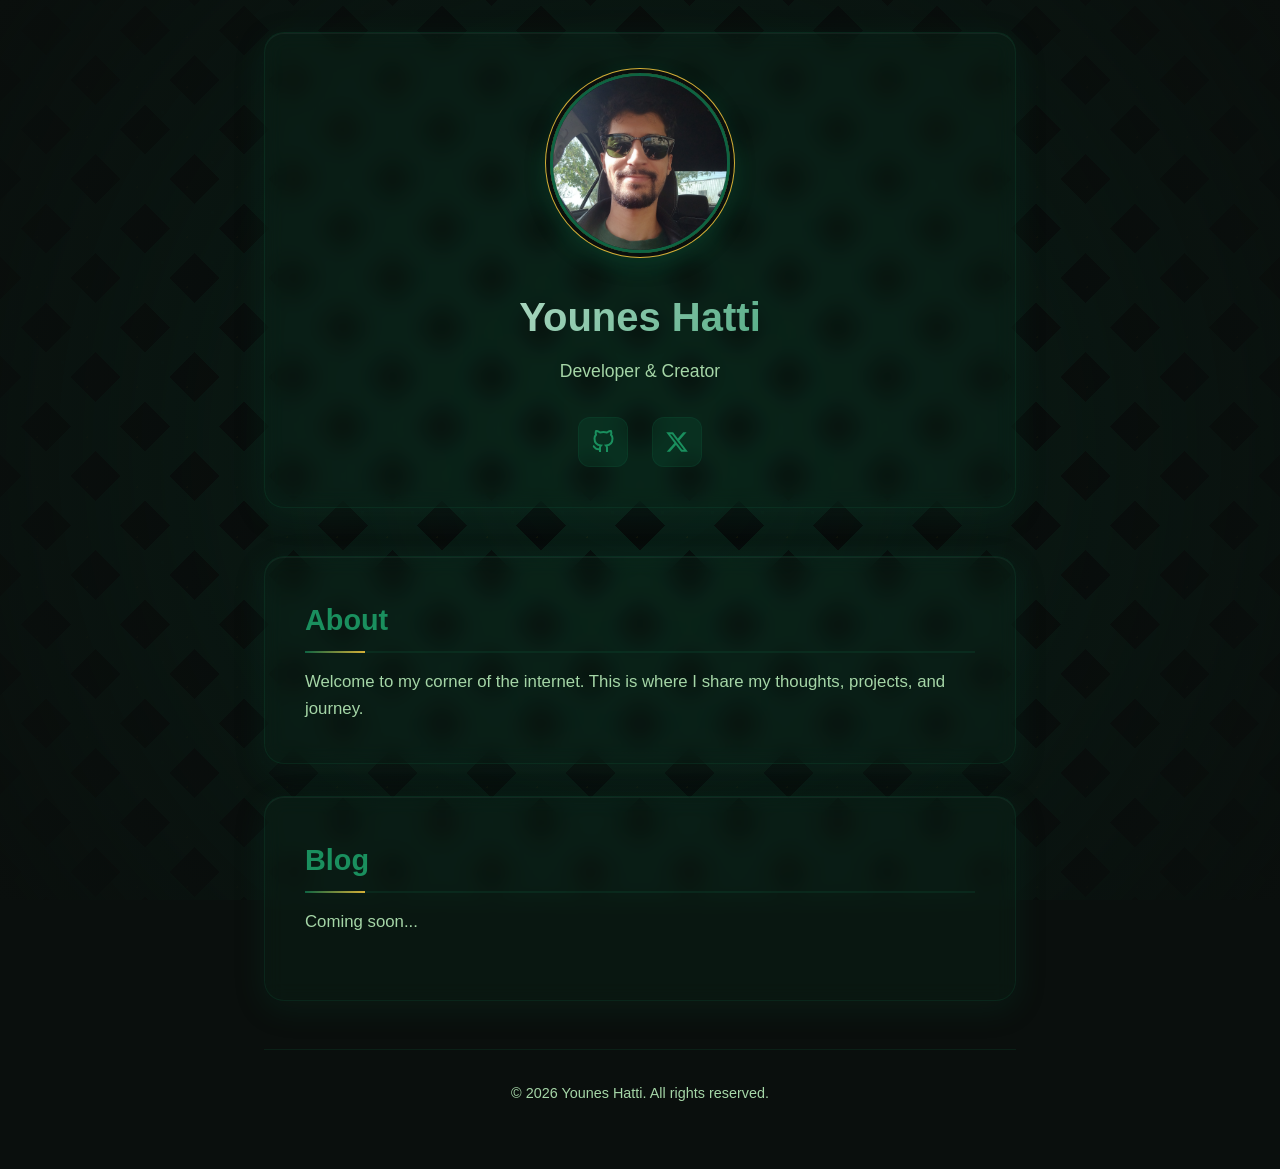
==== index.html @ f8140c5a "Create minimalist Islamic-themed website with glassmorphism - Implemented dark theme with royal gree" ====
<!DOCTYPE html>
<html lang="en">
<head>
    <meta charset="UTF-8">
    <meta name="viewport" content="width=device-width, initial-scale=1.0">
    <title>Younes Hatti</title>
    <meta name="description" content="Younes Hatti - Personal Website">
    <link rel="stylesheet" href="css/style.css">

    <!-- Google Analytics -->
    <script async src="https://www.googletagmanager.com/gtag/js?id=YOUR_GA_ID"></script>
    <script>
        window.dataLayer = window.dataLayer || [];
        function gtag(){dataLayer.push(arguments);}
        gtag('js', new Date());
        gtag('config', 'YOUR_GA_ID');
    </script>
</head>
<body>
    <!-- Islamic Pattern Background -->
    <div class="islamic-pattern"></div>
    <div class="pattern-overlay"></div>

    <!-- Main Container -->
    <div class="container">
        <!-- Hero Section -->
        <section class="hero">
            <div class="glass-card profile-card">
                <div class="profile-image">
                    <img src="assets/images/YounesHATTI Photo.jpg" alt="Younes Hatti">
                </div>
                <h1 class="name">Younes Hatti</h1>
                <p class="tagline">Developer & Creator</p>

                <!-- Social Links -->
                <div class="social-links">
                    <a href="https://github.com/YounesHatti" target="_blank" rel="noopener noreferrer" class="social-link" aria-label="GitHub">
                        <svg viewBox="0 0 24 24" width="24" height="24" stroke="currentColor" stroke-width="2" fill="none">
                            <path d="M9 19c-5 1.5-5-2.5-7-3m14 6v-3.87a3.37 3.37 0 0 0-.94-2.61c3.14-.35 6.44-1.54 6.44-7A5.44 5.44 0 0 0 20 4.77 5.07 5.07 0 0 0 19.91 1S18.73.65 16 2.48a13.38 13.38 0 0 0-7 0C6.27.65 5.09 1 5.09 1A5.07 5.07 0 0 0 5 4.77a5.44 5.44 0 0 0-1.5 3.78c0 5.42 3.3 6.61 6.44 7A3.37 3.37 0 0 0 9 18.13V22"></path>
                        </svg>
                    </a>
                    <a href="https://x.com/YOUNESxHATTI" target="_blank" rel="noopener noreferrer" class="social-link" aria-label="X (Twitter)">
                        <svg viewBox="0 0 24 24" width="24" height="24" fill="currentColor">
                            <path d="M18.244 2.25h3.308l-7.227 8.26 8.502 11.24H16.17l-5.214-6.817L4.99 21.75H1.68l7.73-8.835L1.254 2.25H8.08l4.713 6.231zm-1.161 17.52h1.833L7.084 4.126H5.117z"></path>
                        </svg>
                    </a>
                </div>
            </div>
        </section>

        <!-- About Section -->
        <section class="about">
            <div class="glass-card content-card">
                <h2>About</h2>
                <p>Welcome to my corner of the internet. This is where I share my thoughts, projects, and journey.</p>
            </div>
        </section>

        <!-- Blog Section -->
        <section class="blog">
            <div class="glass-card content-card">
                <h2>Blog</h2>
                <p>Coming soon...</p>
                <!-- Blog posts will be added here -->
                <div class="blog-list">
                    <!-- Example blog post (uncomment and duplicate for actual posts):
                    <article class="blog-post">
                        <h3><a href="blog/post-title.html">Post Title</a></h3>
                        <time datetime="2026-01-22">January 22, 2026</time>
                        <p>Brief description of the blog post...</p>
                    </article>
                    -->
                </div>
            </div>
        </section>

        <!-- Footer -->
        <footer>
            <p>&copy; 2026 Younes Hatti. All rights reserved.</p>
        </footer>
    </div>
</body>
</html>
---- css/style.css ----
/* ================================
   Root Variables - Royal Green Theme
   ================================ */
:root {
    --royal-green: #0f6342;
    --royal-green-light: #1a8f5e;
    --royal-green-dark: #0a4730;
    --gold-accent: #d4af37;
    --dark-bg: #0a0f0d;
    --darker-bg: #050807;
    --glass-bg: rgba(15, 99, 66, 0.1);
    --glass-border: rgba(15, 99, 66, 0.2);
    --text-primary: #e8f5e9;
    --text-secondary: #a5d6a7;
}

/* ================================
   Reset & Base Styles
   ================================ */
* {
    margin: 0;
    padding: 0;
    box-sizing: border-box;
}

html {
    scroll-behavior: smooth;
}

body {
    font-family: -apple-system, BlinkMacSystemFont, 'Segoe UI', 'Roboto', 'Oxygen', 'Ubuntu', 'Cantarell', sans-serif;
    background: var(--dark-bg);
    color: var(--text-primary);
    line-height: 1.6;
    min-height: 100vh;
    overflow-x: hidden;
}

/* ================================
   Islamic Pattern Background
   ================================ */
.islamic-pattern {
    position: fixed;
    top: 0;
    left: 0;
    width: 100%;
    height: 100%;
    z-index: -2;
    background: var(--darker-bg);
    background-image:
        repeating-linear-gradient(45deg, transparent, transparent 35px, var(--royal-green-dark) 35px, var(--royal-green-dark) 70px),
        repeating-linear-gradient(-45deg, transparent, transparent 35px, var(--royal-green-dark) 35px, var(--royal-green-dark) 70px);
    opacity: 0.3;
}

.islamic-pattern::before {
    content: '';
    position: absolute;
    top: 0;
    left: 0;
    width: 100%;
    height: 100%;
    background-image:
        radial-gradient(circle at 25% 25%, var(--royal-green) 2px, transparent 2px),
        radial-gradient(circle at 75% 75%, var(--gold-accent) 1px, transparent 1px);
    background-size: 50px 50px;
    opacity: 0.2;
    animation: patternShift 20s linear infinite;
}

@keyframes patternShift {
    0% { transform: translate(0, 0); }
    100% { transform: translate(50px, 50px); }
}

.pattern-overlay {
    position: fixed;
    top: 0;
    left: 0;
    width: 100%;
    height: 100%;
    z-index: -1;
    background: radial-gradient(circle at center, transparent 0%, var(--dark-bg) 100%);
}

/* ================================
   Container & Layout
   ================================ */
.container {
    max-width: 800px;
    margin: 0 auto;
    padding: 2rem 1.5rem;
    position: relative;
    z-index: 1;
}

/* ================================
   Glass Morphism Cards
   ================================ */
.glass-card {
    background: var(--glass-bg);
    backdrop-filter: blur(10px);
    -webkit-backdrop-filter: blur(10px);
    border: 1px solid var(--glass-border);
    border-radius: 20px;
    padding: 2.5rem;
    box-shadow:
        0 8px 32px 0 rgba(15, 99, 66, 0.15),
        inset 0 1px 0 0 rgba(255, 255, 255, 0.05);
    transition: all 0.3s ease;
}

.glass-card:hover {
    background: rgba(15, 99, 66, 0.15);
    border-color: rgba(15, 99, 66, 0.4);
    box-shadow:
        0 12px 48px 0 rgba(15, 99, 66, 0.25),
        inset 0 1px 0 0 rgba(255, 255, 255, 0.1);
    transform: translateY(-2px);
}

/* ================================
   Hero Section
   ================================ */
.hero {
    margin-bottom: 3rem;
}

.profile-card {
    text-align: center;
}

.profile-image {
    width: 180px;
    height: 180px;
    margin: 0 auto 2rem;
    border-radius: 50%;
    overflow: hidden;
    border: 3px solid var(--royal-green);
    box-shadow:
        0 0 0 4px var(--dark-bg),
        0 0 0 5px var(--gold-accent),
        0 8px 24px rgba(15, 99, 66, 0.4);
    position: relative;
}

.profile-image::before {
    content: '';
    position: absolute;
    top: -2px;
    left: -2px;
    right: -2px;
    bottom: -2px;
    background: linear-gradient(45deg, var(--royal-green), var(--gold-accent), var(--royal-green));
    border-radius: 50%;
    z-index: -1;
    opacity: 0;
    transition: opacity 0.3s ease;
}

.profile-image:hover::before {
    opacity: 1;
}

.profile-image img {
    width: 100%;
    height: 100%;
    object-fit: cover;
    display: block;
}

.name {
    font-size: 2.5rem;
    font-weight: 700;
    margin-bottom: 0.5rem;
    background: linear-gradient(135deg, var(--text-primary), var(--royal-green-light));
    -webkit-background-clip: text;
    -webkit-text-fill-color: transparent;
    background-clip: text;
}

.tagline {
    font-size: 1.1rem;
    color: var(--text-secondary);
    margin-bottom: 2rem;
}

/* ================================
   Social Links
   ================================ */
.social-links {
    display: flex;
    gap: 1.5rem;
    justify-content: center;
    align-items: center;
}

.social-link {
    display: inline-flex;
    align-items: center;
    justify-content: center;
    width: 50px;
    height: 50px;
    border-radius: 12px;
    background: rgba(15, 99, 66, 0.2);
    border: 1px solid var(--glass-border);
    color: var(--royal-green-light);
    text-decoration: none;
    transition: all 0.3s ease;
}

.social-link:hover {
    background: var(--royal-green);
    color: var(--text-primary);
    border-color: var(--gold-accent);
    transform: translateY(-3px) scale(1.05);
    box-shadow: 0 8px 16px rgba(15, 99, 66, 0.4);
}

.social-link svg {
    width: 24px;
    height: 24px;
}

/* ================================
   Content Sections
   ================================ */
.about,
.blog {
    margin-bottom: 2rem;
}

.content-card h2 {
    font-size: 1.8rem;
    margin-bottom: 1rem;
    color: var(--royal-green-light);
    border-bottom: 2px solid var(--glass-border);
    padding-bottom: 0.5rem;
    position: relative;
}

.content-card h2::after {
    content: '';
    position: absolute;
    bottom: -2px;
    left: 0;
    width: 60px;
    height: 2px;
    background: linear-gradient(90deg, var(--royal-green), var(--gold-accent));
}

.content-card p {
    color: var(--text-secondary);
    font-size: 1.05rem;
}

/* ================================
   Blog Section
   ================================ */
.blog-list {
    margin-top: 1.5rem;
}

.blog-post {
    padding: 1.5rem 0;
    border-bottom: 1px solid var(--glass-border);
    transition: padding-left 0.3s ease;
}

.blog-post:last-child {
    border-bottom: none;
}

.blog-post:hover {
    padding-left: 1rem;
}

.blog-post h3 {
    margin-bottom: 0.5rem;
}

.blog-post h3 a {
    color: var(--text-primary);
    text-decoration: none;
    transition: color 0.3s ease;
}

.blog-post h3 a:hover {
    color: var(--royal-green-light);
}

.blog-post time {
    display: block;
    font-size: 0.9rem;
    color: var(--gold-accent);
    margin-bottom: 0.5rem;
}

.blog-post p {
    color: var(--text-secondary);
    font-size: 0.95rem;
}

/* ================================
   Footer
   ================================ */
footer {
    text-align: center;
    padding: 2rem 0;
    margin-top: 3rem;
    color: var(--text-secondary);
    font-size: 0.9rem;
    border-top: 1px solid var(--glass-border);
}

/* ================================
   Responsive Design
   ================================ */
@media (max-width: 768px) {
    .container {
        padding: 1.5rem 1rem;
    }

    .glass-card {
        padding: 2rem 1.5rem;
    }

    .name {
        font-size: 2rem;
    }

    .profile-image {
        width: 150px;
        height: 150px;
    }

    .content-card h2 {
        font-size: 1.5rem;
    }
}

@media (max-width: 480px) {
    .name {
        font-size: 1.75rem;
    }

    .tagline {
        font-size: 1rem;
    }

    .profile-image {
        width: 130px;
        height: 130px;
    }

    .glass-card {
        padding: 1.5rem 1rem;
    }
}

/* ================================
   Animations
   ================================ */
@keyframes fadeIn {
    from {
        opacity: 0;
        transform: translateY(20px);
    }
    to {
        opacity: 1;
        transform: translateY(0);
    }
}

.hero,
.about,
.blog {
    animation: fadeIn 0.8s ease-out;
}

.about {
    animation-delay: 0.2s;
}

.blog {
    animation-delay: 0.4s;
}
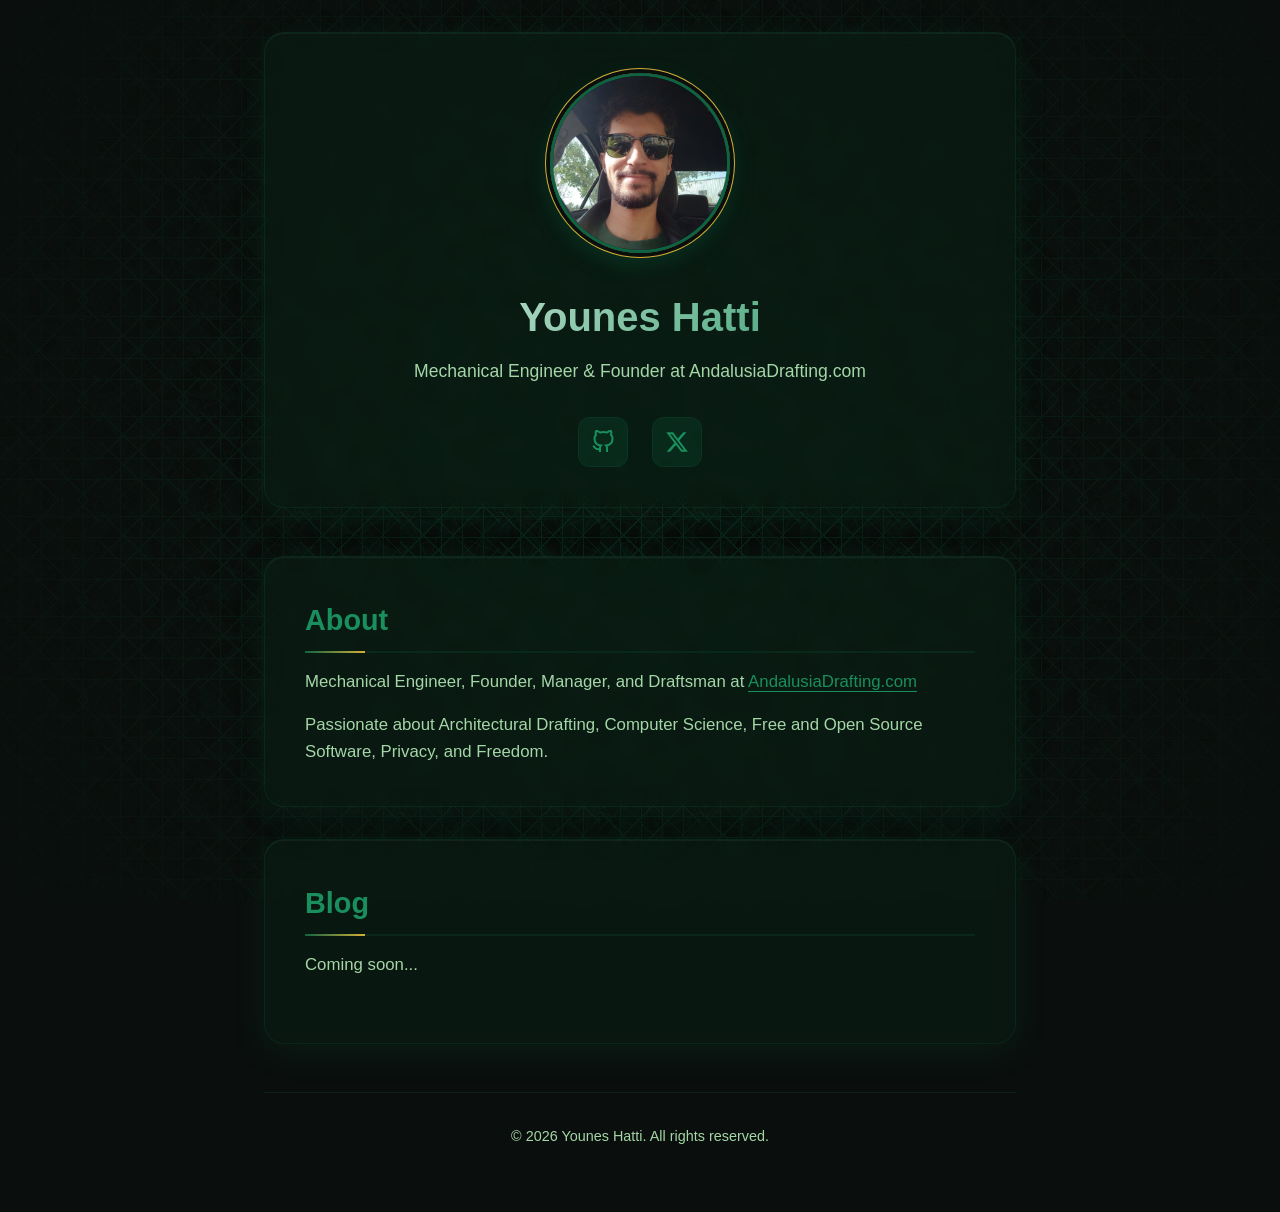
==== commit 6fc8f8cd: "Update profile info and enhance Islamic geometric patterns - Updated X account link to https://x.com" ====
--- a/index.html
+++ b/index.html
@@ -30,7 +30,7 @@
                     <img src="assets/images/YounesHATTI Photo.jpg" alt="Younes Hatti">
                 </div>
                 <h1 class="name">Younes Hatti</h1>
-                <p class="tagline">Developer & Creator</p>
+                <p class="tagline">Mechanical Engineer & Founder at AndalusiaDrafting.com</p>
 
                 <!-- Social Links -->
                 <div class="social-links">
@@ -39,7 +39,7 @@
                             <path d="M9 19c-5 1.5-5-2.5-7-3m14 6v-3.87a3.37 3.37 0 0 0-.94-2.61c3.14-.35 6.44-1.54 6.44-7A5.44 5.44 0 0 0 20 4.77 5.07 5.07 0 0 0 19.91 1S18.73.65 16 2.48a13.38 13.38 0 0 0-7 0C6.27.65 5.09 1 5.09 1A5.07 5.07 0 0 0 5 4.77a5.44 5.44 0 0 0-1.5 3.78c0 5.42 3.3 6.61 6.44 7A3.37 3.37 0 0 0 9 18.13V22"></path>
                         </svg>
                     </a>
-                    <a href="https://x.com/YOUNESxHATTI" target="_blank" rel="noopener noreferrer" class="social-link" aria-label="X (Twitter)">
+                    <a href="https://x.com/Younes_Hatti" target="_blank" rel="noopener noreferrer" class="social-link" aria-label="X (Twitter)">
                         <svg viewBox="0 0 24 24" width="24" height="24" fill="currentColor">
                             <path d="M18.244 2.25h3.308l-7.227 8.26 8.502 11.24H16.17l-5.214-6.817L4.99 21.75H1.68l7.73-8.835L1.254 2.25H8.08l4.713 6.231zm-1.161 17.52h1.833L7.084 4.126H5.117z"></path>
                         </svg>
@@ -52,7 +52,8 @@
         <section class="about">
             <div class="glass-card content-card">
                 <h2>About</h2>
-                <p>Welcome to my corner of the internet. This is where I share my thoughts, projects, and journey.</p>
+                <p>Mechanical Engineer, Founder, Manager, and Draftsman at <a href="https://AndalusiaDrafting.com" target="_blank" rel="noopener noreferrer" style="color: var(--royal-green-light); text-decoration: none; border-bottom: 1px solid var(--royal-green-light);">AndalusiaDrafting.com</a></p>
+                <p style="margin-top: 1rem;">Passionate about Architectural Drafting, Computer Science, Free and Open Source Software, Privacy, and Freedom.</p>
             </div>
         </section>
 
--- a/css/style.css
+++ b/css/style.css
@@ -37,7 +37,7 @@
 }
 
 /* ================================
-   Islamic Pattern Background
+   Islamic Pattern Background - Complex Geometry
    ================================ */
 .islamic-pattern {
     position: fixed;
@@ -47,10 +47,20 @@
     height: 100%;
     z-index: -2;
     background: var(--darker-bg);
+    /* Complex interlocking star pattern (8-pointed stars) */
     background-image:
-        repeating-linear-gradient(45deg, transparent, transparent 35px, var(--royal-green-dark) 35px, var(--royal-green-dark) 70px),
-        repeating-linear-gradient(-45deg, transparent, transparent 35px, var(--royal-green-dark) 35px, var(--royal-green-dark) 70px);
-    opacity: 0.3;
+        /* Layer 1: Primary star pattern */
+        repeating-linear-gradient(0deg, transparent, transparent 20px, var(--royal-green-dark) 20px, var(--royal-green-dark) 21px),
+        repeating-linear-gradient(45deg, transparent, transparent 20px, var(--royal-green-dark) 20px, var(--royal-green-dark) 21px),
+        repeating-linear-gradient(90deg, transparent, transparent 20px, var(--royal-green-dark) 20px, var(--royal-green-dark) 21px),
+        repeating-linear-gradient(135deg, transparent, transparent 20px, var(--royal-green-dark) 20px, var(--royal-green-dark) 21px),
+        /* Layer 2: Secondary diagonal pattern */
+        repeating-linear-gradient(22.5deg, transparent, transparent 40px, rgba(15, 99, 66, 0.3) 40px, rgba(15, 99, 66, 0.3) 41px),
+        repeating-linear-gradient(-22.5deg, transparent, transparent 40px, rgba(15, 99, 66, 0.3) 40px, rgba(15, 99, 66, 0.3) 41px),
+        repeating-linear-gradient(67.5deg, transparent, transparent 40px, rgba(15, 99, 66, 0.3) 40px, rgba(15, 99, 66, 0.3) 41px),
+        repeating-linear-gradient(-67.5deg, transparent, transparent 40px, rgba(15, 99, 66, 0.3) 40px, rgba(15, 99, 66, 0.3) 41px);
+    background-size: 100px 100px;
+    opacity: 0.4;
 }
 
 .islamic-pattern::before {
@@ -60,17 +70,68 @@
     left: 0;
     width: 100%;
     height: 100%;
+    /* Zellige tile pattern with intricate geometric shapes */
     background-image:
-        radial-gradient(circle at 25% 25%, var(--royal-green) 2px, transparent 2px),
-        radial-gradient(circle at 75% 75%, var(--gold-accent) 1px, transparent 1px);
-    background-size: 50px 50px;
-    opacity: 0.2;
-    animation: patternShift 20s linear infinite;
+        /* Octagonal pattern */
+        conic-gradient(from 0deg at 50% 50%,
+            transparent 0deg 45deg,
+            var(--royal-green) 45deg 90deg,
+            transparent 90deg 135deg,
+            var(--royal-green) 135deg 180deg,
+            transparent 180deg 225deg,
+            var(--royal-green) 225deg 270deg,
+            transparent 270deg 315deg,
+            var(--royal-green) 315deg 360deg),
+        /* Decorative dots in royal green */
+        radial-gradient(circle at 50% 50%, var(--royal-green) 3px, transparent 3px),
+        radial-gradient(circle at 0% 0%, var(--gold-accent) 2px, transparent 2px),
+        radial-gradient(circle at 100% 0%, var(--gold-accent) 2px, transparent 2px),
+        radial-gradient(circle at 0% 100%, var(--gold-accent) 2px, transparent 2px),
+        radial-gradient(circle at 100% 100%, var(--gold-accent) 2px, transparent 2px);
+    background-size: 80px 80px, 80px 80px, 80px 80px, 80px 80px, 80px 80px, 80px 80px;
+    background-position: 0 0, 0 0, 0 0, 0 0, 0 0, 0 0;
+    opacity: 0.15;
+    animation: patternShift 30s linear infinite;
+}
+
+.islamic-pattern::after {
+    content: '';
+    position: absolute;
+    top: 0;
+    left: 0;
+    width: 100%;
+    height: 100%;
+    /* Additional layer: Moroccan/Andalusian star and cross pattern */
+    background-image:
+        repeating-conic-gradient(from 0deg at 25% 25%,
+            transparent 0deg,
+            var(--royal-green-dark) 5deg,
+            transparent 10deg,
+            transparent 45deg,
+            var(--royal-green-dark) 50deg,
+            transparent 55deg,
+            transparent 90deg),
+        repeating-conic-gradient(from 0deg at 75% 75%,
+            transparent 0deg,
+            rgba(212, 175, 55, 0.2) 5deg,
+            transparent 10deg,
+            transparent 45deg,
+            rgba(212, 175, 55, 0.2) 50deg,
+            transparent 55deg,
+            transparent 90deg);
+    background-size: 120px 120px;
+    opacity: 0.25;
+    animation: patternShiftReverse 40s linear infinite;
 }
 
 @keyframes patternShift {
-    0% { transform: translate(0, 0); }
-    100% { transform: translate(50px, 50px); }
+    0% { transform: translate(0, 0) rotate(0deg); }
+    100% { transform: translate(80px, 80px) rotate(0deg); }
+}
+
+@keyframes patternShiftReverse {
+    0% { transform: translate(0, 0) rotate(0deg); }
+    100% { transform: translate(-60px, -60px) rotate(0deg); }
 }
 
 .pattern-overlay {
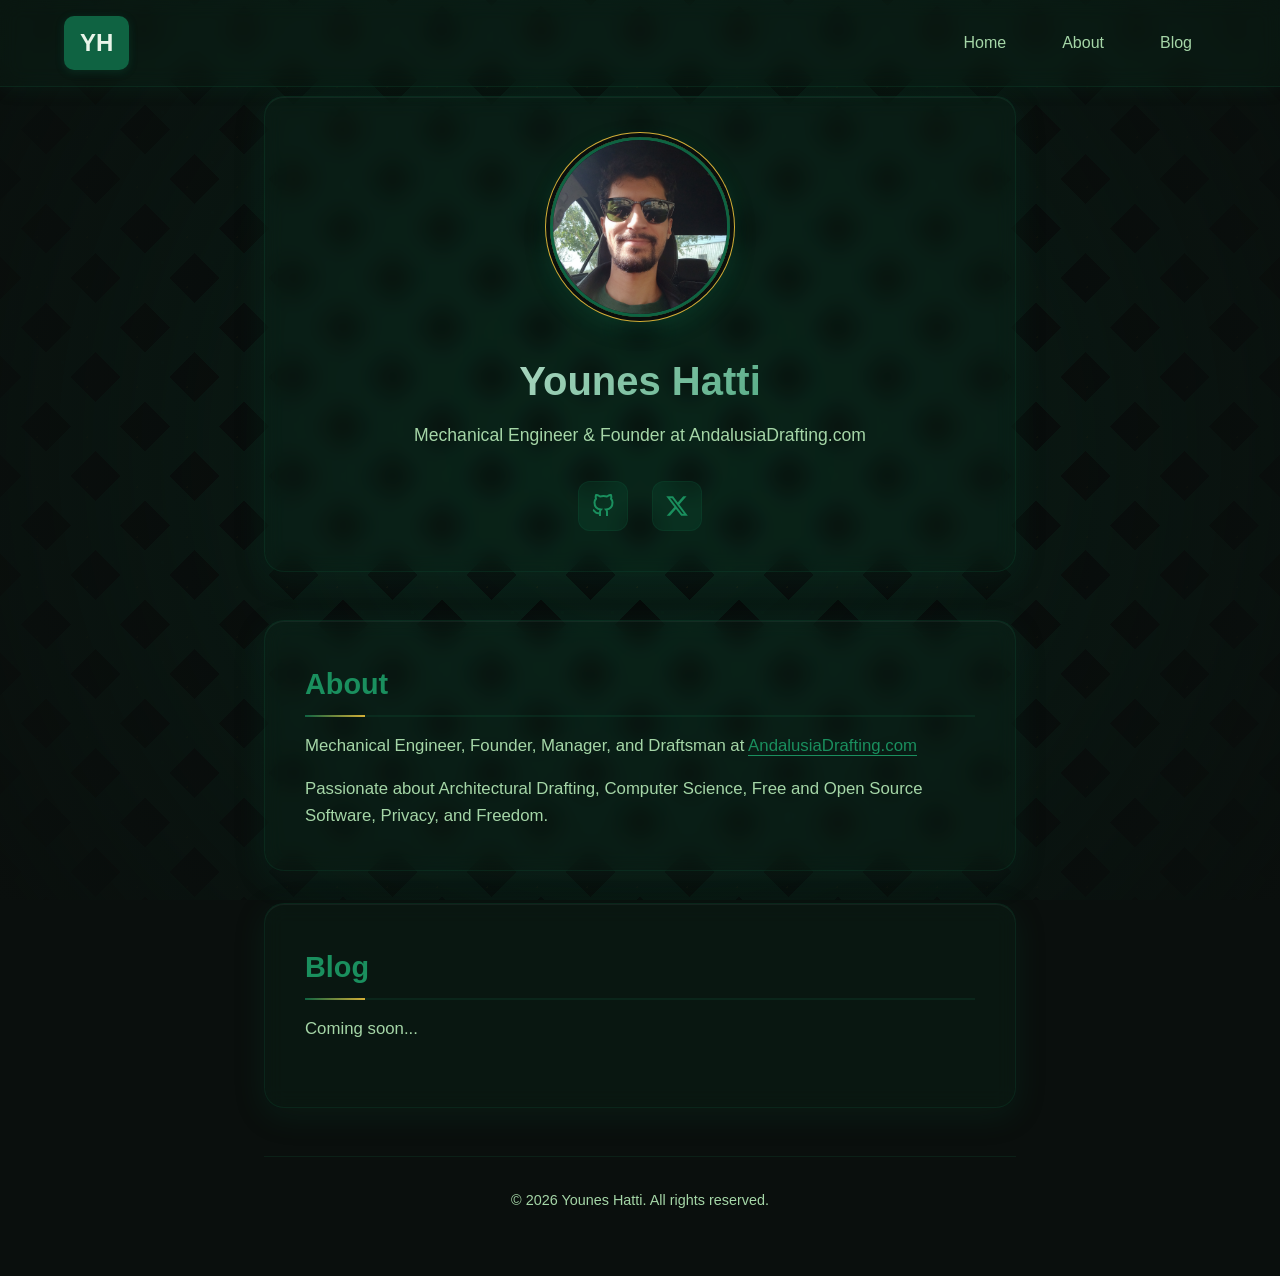
==== commit e552a3f8: "Revert to simpler background and add interactive navigation menu - Reverted Islamic geometric backgr" ====
--- a/index.html
+++ b/index.html
@@ -21,8 +21,25 @@
     <div class="islamic-pattern"></div>
     <div class="pattern-overlay"></div>
 
+    <!-- Navigation Menu -->
+    <nav class="nav-menu">
+        <div class="nav-container">
+            <a href="#" class="nav-logo">YH</a>
+            <ul class="nav-links">
+                <li><a href="#home" class="nav-link active">Home</a></li>
+                <li><a href="#about" class="nav-link">About</a></li>
+                <li><a href="#blog" class="nav-link">Blog</a></li>
+            </ul>
+            <button class="menu-toggle" aria-label="Toggle menu">
+                <span></span>
+                <span></span>
+                <span></span>
+            </button>
+        </div>
+    </nav>
+
     <!-- Main Container -->
-    <div class="container">
+    <div class="container" id="home">
         <!-- Hero Section -->
         <section class="hero">
             <div class="glass-card profile-card">
@@ -49,7 +66,7 @@
         </section>
 
         <!-- About Section -->
-        <section class="about">
+        <section class="about" id="about">
             <div class="glass-card content-card">
                 <h2>About</h2>
                 <p>Mechanical Engineer, Founder, Manager, and Draftsman at <a href="https://AndalusiaDrafting.com" target="_blank" rel="noopener noreferrer" style="color: var(--royal-green-light); text-decoration: none; border-bottom: 1px solid var(--royal-green-light);">AndalusiaDrafting.com</a></p>
@@ -58,7 +75,7 @@
         </section>
 
         <!-- Blog Section -->
-        <section class="blog">
+        <section class="blog" id="blog">
             <div class="glass-card content-card">
                 <h2>Blog</h2>
                 <p>Coming soon...</p>
@@ -80,5 +97,48 @@
             <p>&copy; 2026 Younes Hatti. All rights reserved.</p>
         </footer>
     </div>
+
+    <!-- Navigation Menu Script -->
+    <script>
+        // Mobile menu toggle
+        const menuToggle = document.querySelector('.menu-toggle');
+        const navLinks = document.querySelector('.nav-links');
+
+        menuToggle.addEventListener('click', () => {
+            menuToggle.classList.toggle('active');
+            navLinks.classList.toggle('active');
+        });
+
+        // Close mobile menu when clicking a link
+        document.querySelectorAll('.nav-link').forEach(link => {
+            link.addEventListener('click', () => {
+                menuToggle.classList.remove('active');
+                navLinks.classList.remove('active');
+            });
+        });
+
+        // Update active link on scroll
+        const sections = document.querySelectorAll('section[id]');
+        const navLinksAll = document.querySelectorAll('.nav-link');
+
+        window.addEventListener('scroll', () => {
+            let current = '';
+
+            sections.forEach(section => {
+                const sectionTop = section.offsetTop;
+                const sectionHeight = section.clientHeight;
+                if (pageYOffset >= sectionTop - 200) {
+                    current = section.getAttribute('id');
+                }
+            });
+
+            navLinksAll.forEach(link => {
+                link.classList.remove('active');
+                if (link.getAttribute('href') === `#${current}`) {
+                    link.classList.add('active');
+                }
+            });
+        });
+    </script>
 </body>
 </html>
--- a/css/style.css
+++ b/css/style.css
@@ -37,7 +37,7 @@
 }
 
 /* ================================
-   Islamic Pattern Background - Complex Geometry
+   Islamic Pattern Background
    ================================ */
 .islamic-pattern {
     position: fixed;
@@ -47,20 +47,10 @@
     height: 100%;
     z-index: -2;
     background: var(--darker-bg);
-    /* Complex interlocking star pattern (8-pointed stars) */
     background-image:
-        /* Layer 1: Primary star pattern */
-        repeating-linear-gradient(0deg, transparent, transparent 20px, var(--royal-green-dark) 20px, var(--royal-green-dark) 21px),
-        repeating-linear-gradient(45deg, transparent, transparent 20px, var(--royal-green-dark) 20px, var(--royal-green-dark) 21px),
-        repeating-linear-gradient(90deg, transparent, transparent 20px, var(--royal-green-dark) 20px, var(--royal-green-dark) 21px),
-        repeating-linear-gradient(135deg, transparent, transparent 20px, var(--royal-green-dark) 20px, var(--royal-green-dark) 21px),
-        /* Layer 2: Secondary diagonal pattern */
-        repeating-linear-gradient(22.5deg, transparent, transparent 40px, rgba(15, 99, 66, 0.3) 40px, rgba(15, 99, 66, 0.3) 41px),
-        repeating-linear-gradient(-22.5deg, transparent, transparent 40px, rgba(15, 99, 66, 0.3) 40px, rgba(15, 99, 66, 0.3) 41px),
-        repeating-linear-gradient(67.5deg, transparent, transparent 40px, rgba(15, 99, 66, 0.3) 40px, rgba(15, 99, 66, 0.3) 41px),
-        repeating-linear-gradient(-67.5deg, transparent, transparent 40px, rgba(15, 99, 66, 0.3) 40px, rgba(15, 99, 66, 0.3) 41px);
-    background-size: 100px 100px;
-    opacity: 0.4;
+        repeating-linear-gradient(45deg, transparent, transparent 35px, var(--royal-green-dark) 35px, var(--royal-green-dark) 70px),
+        repeating-linear-gradient(-45deg, transparent, transparent 35px, var(--royal-green-dark) 35px, var(--royal-green-dark) 70px);
+    opacity: 0.3;
 }
 
 .islamic-pattern::before {
@@ -70,68 +60,17 @@
     left: 0;
     width: 100%;
     height: 100%;
-    /* Zellige tile pattern with intricate geometric shapes */
     background-image:
-        /* Octagonal pattern */
-        conic-gradient(from 0deg at 50% 50%,
-            transparent 0deg 45deg,
-            var(--royal-green) 45deg 90deg,
-            transparent 90deg 135deg,
-            var(--royal-green) 135deg 180deg,
-            transparent 180deg 225deg,
-            var(--royal-green) 225deg 270deg,
-            transparent 270deg 315deg,
-            var(--royal-green) 315deg 360deg),
-        /* Decorative dots in royal green */
-        radial-gradient(circle at 50% 50%, var(--royal-green) 3px, transparent 3px),
-        radial-gradient(circle at 0% 0%, var(--gold-accent) 2px, transparent 2px),
-        radial-gradient(circle at 100% 0%, var(--gold-accent) 2px, transparent 2px),
-        radial-gradient(circle at 0% 100%, var(--gold-accent) 2px, transparent 2px),
-        radial-gradient(circle at 100% 100%, var(--gold-accent) 2px, transparent 2px);
-    background-size: 80px 80px, 80px 80px, 80px 80px, 80px 80px, 80px 80px, 80px 80px;
-    background-position: 0 0, 0 0, 0 0, 0 0, 0 0, 0 0;
-    opacity: 0.15;
-    animation: patternShift 30s linear infinite;
-}
-
-.islamic-pattern::after {
-    content: '';
-    position: absolute;
-    top: 0;
-    left: 0;
-    width: 100%;
-    height: 100%;
-    /* Additional layer: Moroccan/Andalusian star and cross pattern */
-    background-image:
-        repeating-conic-gradient(from 0deg at 25% 25%,
-            transparent 0deg,
-            var(--royal-green-dark) 5deg,
-            transparent 10deg,
-            transparent 45deg,
-            var(--royal-green-dark) 50deg,
-            transparent 55deg,
-            transparent 90deg),
-        repeating-conic-gradient(from 0deg at 75% 75%,
-            transparent 0deg,
-            rgba(212, 175, 55, 0.2) 5deg,
-            transparent 10deg,
-            transparent 45deg,
-            rgba(212, 175, 55, 0.2) 50deg,
-            transparent 55deg,
-            transparent 90deg);
-    background-size: 120px 120px;
-    opacity: 0.25;
-    animation: patternShiftReverse 40s linear infinite;
+        radial-gradient(circle at 25% 25%, var(--royal-green) 2px, transparent 2px),
+        radial-gradient(circle at 75% 75%, var(--gold-accent) 1px, transparent 1px);
+    background-size: 50px 50px;
+    opacity: 0.2;
+    animation: patternShift 20s linear infinite;
 }
 
 @keyframes patternShift {
-    0% { transform: translate(0, 0) rotate(0deg); }
-    100% { transform: translate(80px, 80px) rotate(0deg); }
-}
-
-@keyframes patternShiftReverse {
-    0% { transform: translate(0, 0) rotate(0deg); }
-    100% { transform: translate(-60px, -60px) rotate(0deg); }
+    0% { transform: translate(0, 0); }
+    100% { transform: translate(50px, 50px); }
 }
 
 .pattern-overlay {
@@ -145,12 +84,152 @@
 }
 
 /* ================================
+   Navigation Menu
+   ================================ */
+.nav-menu {
+    position: fixed;
+    top: 0;
+    left: 0;
+    width: 100%;
+    z-index: 1000;
+    padding: 1rem 0;
+    background: var(--glass-bg);
+    backdrop-filter: blur(10px);
+    -webkit-backdrop-filter: blur(10px);
+    border-bottom: 1px solid var(--glass-border);
+    box-shadow: 0 4px 16px rgba(15, 99, 66, 0.1);
+    animation: slideDown 0.5s ease;
+}
+
+@keyframes slideDown {
+    from {
+        transform: translateY(-100%);
+        opacity: 0;
+    }
+    to {
+        transform: translateY(0);
+        opacity: 1;
+    }
+}
+
+.nav-container {
+    max-width: 1200px;
+    margin: 0 auto;
+    padding: 0 1.5rem;
+    display: flex;
+    justify-content: space-between;
+    align-items: center;
+}
+
+.nav-logo {
+    font-size: 1.5rem;
+    font-weight: 700;
+    color: var(--text-primary);
+    text-decoration: none;
+    padding: 0.5rem 1rem;
+    background: var(--royal-green);
+    border-radius: 10px;
+    transition: all 0.3s ease;
+    box-shadow: 0 2px 8px rgba(15, 99, 66, 0.3);
+}
+
+.nav-logo:hover {
+    background: var(--royal-green-light);
+    transform: translateY(-2px);
+    box-shadow: 0 4px 12px rgba(15, 99, 66, 0.5);
+}
+
+.nav-links {
+    display: flex;
+    list-style: none;
+    gap: 0.5rem;
+    align-items: center;
+}
+
+.nav-link {
+    color: var(--text-secondary);
+    text-decoration: none;
+    padding: 0.75rem 1.5rem;
+    border-radius: 10px;
+    font-weight: 500;
+    transition: all 0.3s ease;
+    position: relative;
+}
+
+.nav-link::before {
+    content: '';
+    position: absolute;
+    bottom: 0;
+    left: 50%;
+    transform: translateX(-50%);
+    width: 0;
+    height: 2px;
+    background: linear-gradient(90deg, var(--royal-green), var(--gold-accent));
+    transition: width 0.3s ease;
+}
+
+.nav-link:hover {
+    color: var(--text-primary);
+    background: rgba(15, 99, 66, 0.2);
+}
+
+.nav-link:hover::before {
+    width: 70%;
+}
+
+.nav-link.active {
+    color: var(--text-primary);
+    background: rgba(15, 99, 66, 0.3);
+    border: 1px solid var(--glass-border);
+}
+
+.nav-link.active::before {
+    width: 70%;
+}
+
+/* Mobile Menu Toggle */
+.menu-toggle {
+    display: none;
+    flex-direction: column;
+    gap: 5px;
+    background: none;
+    border: none;
+    cursor: pointer;
+    padding: 0.5rem;
+}
+
+.menu-toggle span {
+    display: block;
+    width: 25px;
+    height: 3px;
+    background: var(--royal-green-light);
+    border-radius: 2px;
+    transition: all 0.3s ease;
+}
+
+.menu-toggle:hover span {
+    background: var(--gold-accent);
+}
+
+.menu-toggle.active span:nth-child(1) {
+    transform: rotate(45deg) translate(8px, 8px);
+}
+
+.menu-toggle.active span:nth-child(2) {
+    opacity: 0;
+}
+
+.menu-toggle.active span:nth-child(3) {
+    transform: rotate(-45deg) translate(7px, -7px);
+}
+
+/* ================================
    Container & Layout
    ================================ */
 .container {
     max-width: 800px;
     margin: 0 auto;
-    padding: 2rem 1.5rem;
+    padding: 6rem 1.5rem 2rem;
     position: relative;
     z-index: 1;
 }
@@ -378,8 +457,40 @@
    Responsive Design
    ================================ */
 @media (max-width: 768px) {
+    /* Navigation responsive */
+    .menu-toggle {
+        display: flex;
+    }
+
+    .nav-links {
+        position: fixed;
+        top: 70px;
+        left: -100%;
+        flex-direction: column;
+        width: 100%;
+        background: var(--glass-bg);
+        backdrop-filter: blur(10px);
+        -webkit-backdrop-filter: blur(10px);
+        border-bottom: 1px solid var(--glass-border);
+        padding: 1rem 0;
+        gap: 0;
+        transition: left 0.3s ease;
+        box-shadow: 0 4px 16px rgba(15, 99, 66, 0.2);
+    }
+
+    .nav-links.active {
+        left: 0;
+    }
+
+    .nav-link {
+        width: 100%;
+        text-align: center;
+        padding: 1rem;
+        border-radius: 0;
+    }
+
     .container {
-        padding: 1.5rem 1rem;
+        padding: 5rem 1rem 1.5rem;
     }
 
     .glass-card {
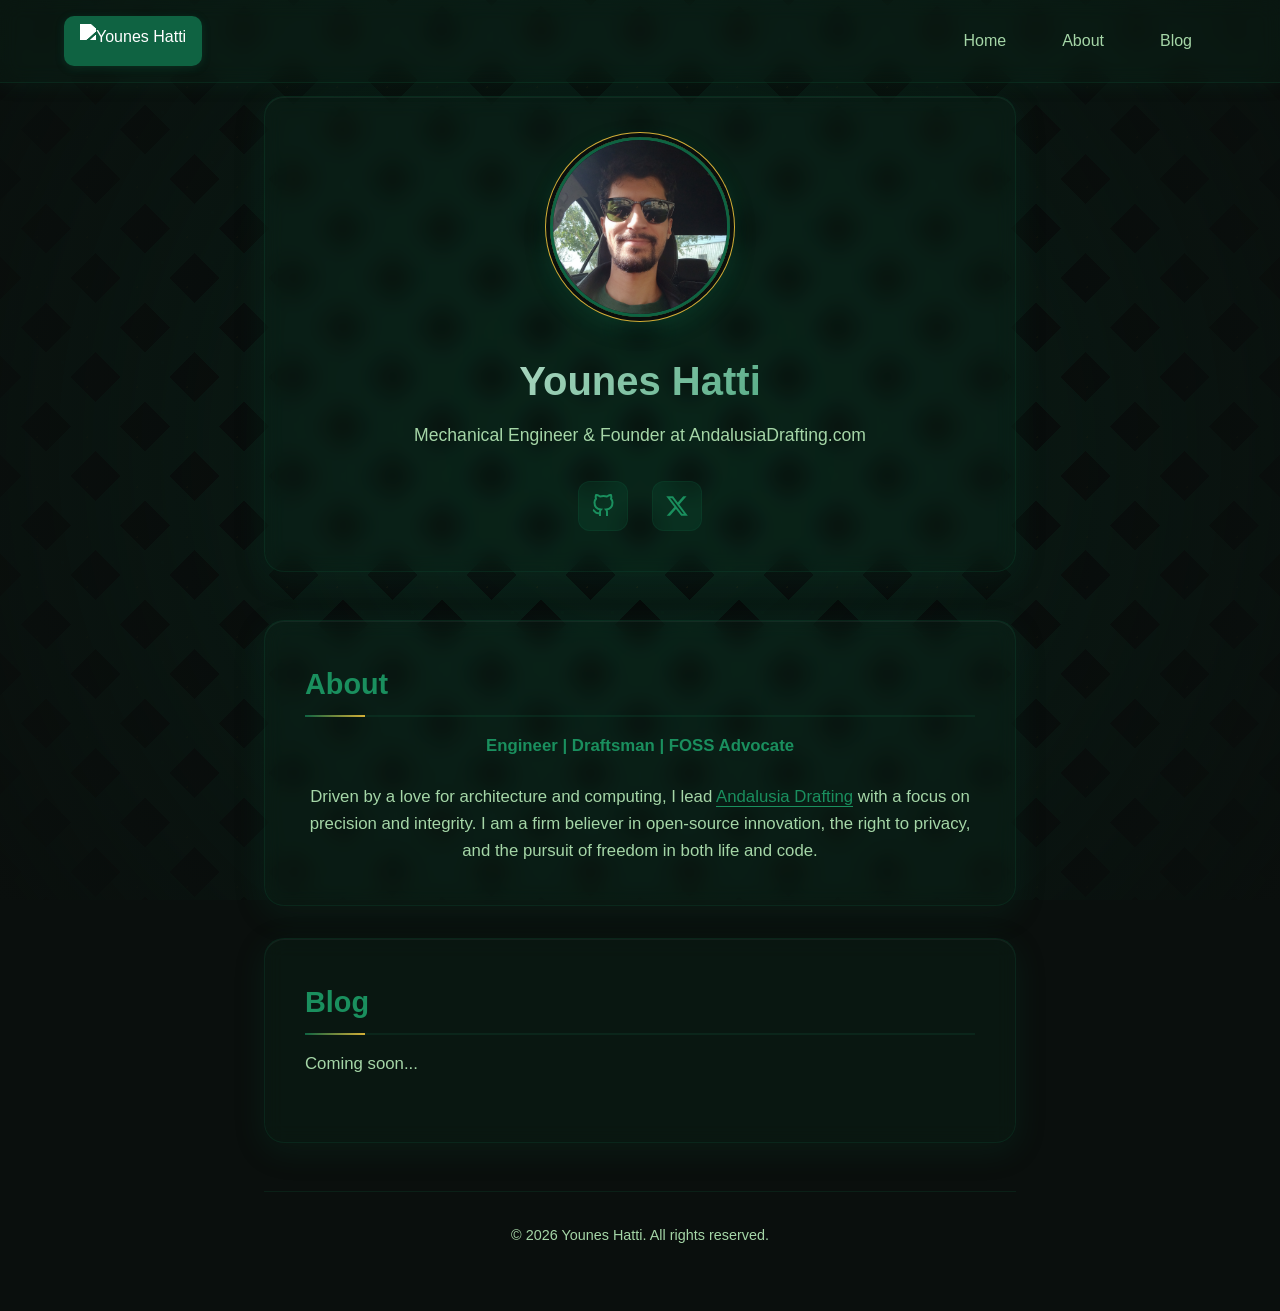
==== commit ada77c6a: "Update about section and add SVG logo support - Updated about section with new professional text   -" ====
--- a/index.html
+++ b/index.html
@@ -4,7 +4,8 @@
     <meta charset="UTF-8">
     <meta name="viewport" content="width=device-width, initial-scale=1.0">
     <title>Younes Hatti</title>
-    <meta name="description" content="Younes Hatti - Personal Website">
+    <meta name="description" content="Younes Hatti - Engineer, Draftsman, FOSS Advocate">
+    <link rel="icon" type="image/svg+xml" href="assets/images/Younes.svg">
     <link rel="stylesheet" href="css/style.css">
 
     <!-- Google Analytics -->
@@ -24,7 +25,9 @@
     <!-- Navigation Menu -->
     <nav class="nav-menu">
         <div class="nav-container">
-            <a href="#" class="nav-logo">YH</a>
+            <a href="#" class="nav-logo">
+                <img src="assets/images/Younes.svg" alt="Younes Hatti" class="logo-img">
+            </a>
             <ul class="nav-links">
                 <li><a href="#home" class="nav-link active">Home</a></li>
                 <li><a href="#about" class="nav-link">About</a></li>
@@ -69,8 +72,8 @@
         <section class="about" id="about">
             <div class="glass-card content-card">
                 <h2>About</h2>
-                <p>Mechanical Engineer, Founder, Manager, and Draftsman at <a href="https://AndalusiaDrafting.com" target="_blank" rel="noopener noreferrer" style="color: var(--royal-green-light); text-decoration: none; border-bottom: 1px solid var(--royal-green-light);">AndalusiaDrafting.com</a></p>
-                <p style="margin-top: 1rem;">Passionate about Architectural Drafting, Computer Science, Free and Open Source Software, Privacy, and Freedom.</p>
+                <p style="text-align: center; font-weight: 600; color: var(--royal-green-light); margin-bottom: 1.5rem;">Engineer | Draftsman | FOSS Advocate</p>
+                <p style="text-align: center;">Driven by a love for architecture and computing, I lead <a href="https://AndalusiaDrafting.com" target="_blank" rel="noopener noreferrer" style="color: var(--royal-green-light); text-decoration: none; border-bottom: 1px solid var(--royal-green-light);">Andalusia Drafting</a> with a focus on precision and integrity. I am a firm believer in open-source innovation, the right to privacy, and the pursuit of freedom in both life and code.</p>
             </div>
         </section>
 
--- a/css/style.css
+++ b/css/style.css
@@ -122,21 +122,29 @@
 }
 
 .nav-logo {
-    font-size: 1.5rem;
-    font-weight: 700;
-    color: var(--text-primary);
+    display: flex;
+    align-items: center;
+    justify-content: center;
     text-decoration: none;
     padding: 0.5rem 1rem;
     background: var(--royal-green);
     border-radius: 10px;
     transition: all 0.3s ease;
     box-shadow: 0 2px 8px rgba(15, 99, 66, 0.3);
+    height: 50px;
 }
 
 .nav-logo:hover {
     background: var(--royal-green-light);
     transform: translateY(-2px);
     box-shadow: 0 4px 12px rgba(15, 99, 66, 0.5);
+}
+
+.logo-img {
+    height: 35px;
+    width: auto;
+    display: block;
+    filter: brightness(0) invert(1);
 }
 
 .nav-links {
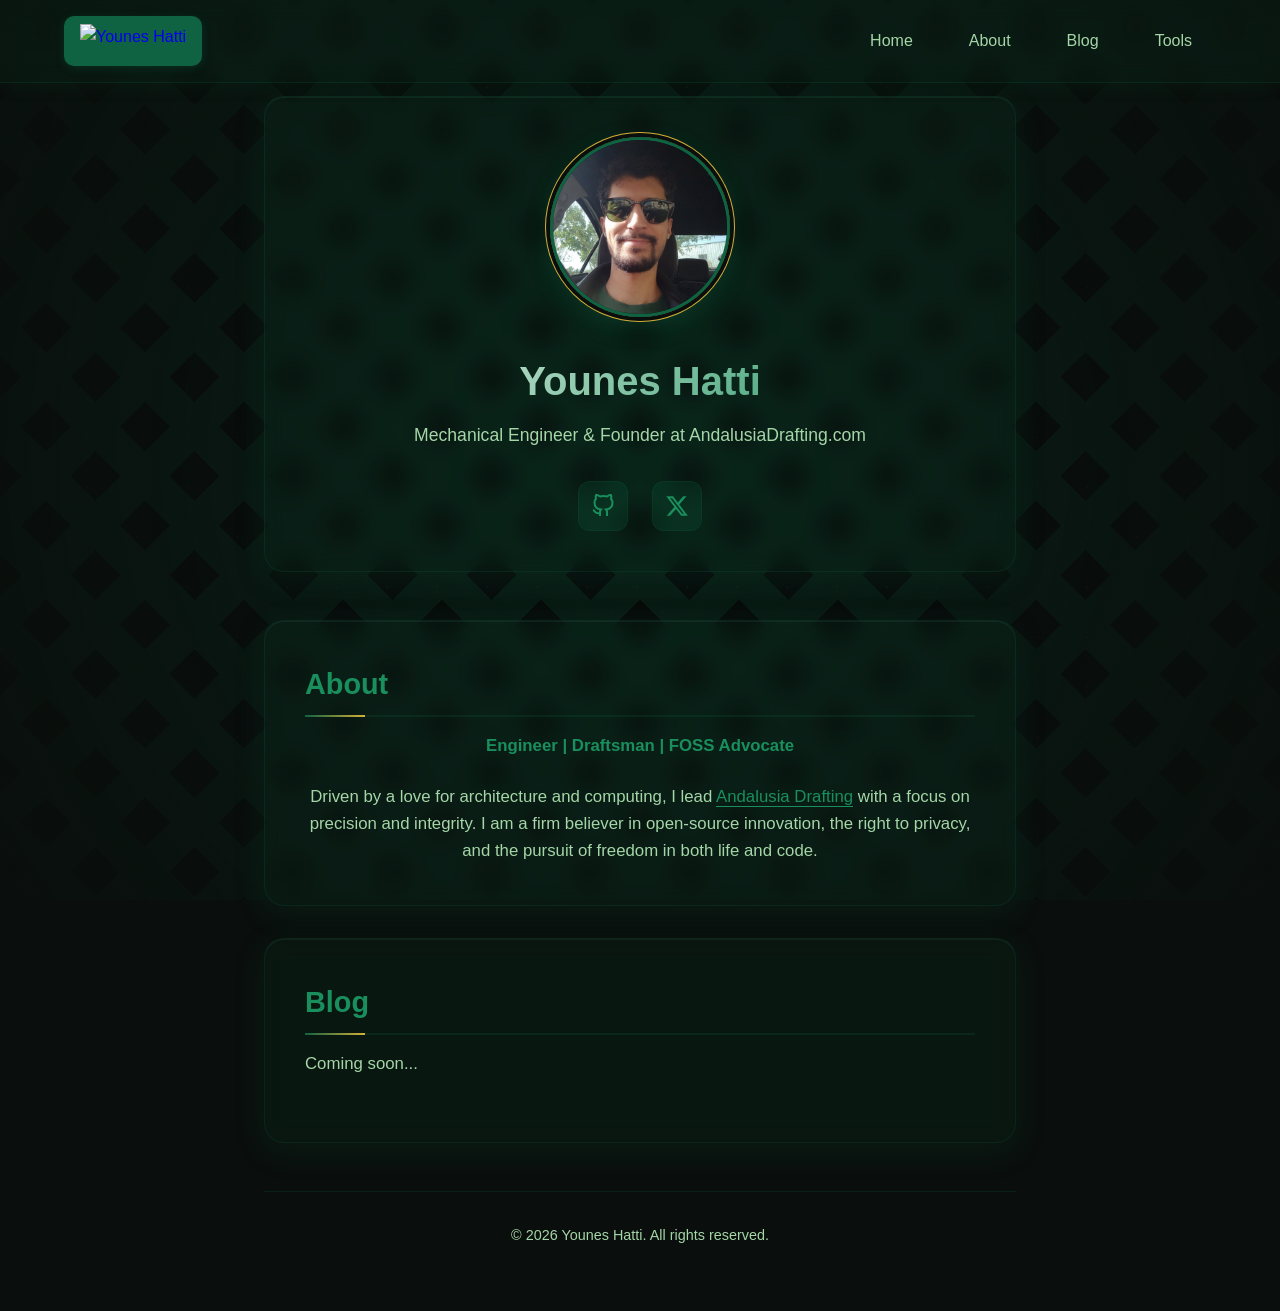
==== commit 9eb3b0f9: "Added new tools dashboard" ====
--- a/index.html
+++ b/index.html
@@ -32,6 +32,7 @@
                 <li><a href="#home" class="nav-link active">Home</a></li>
                 <li><a href="#about" class="nav-link">About</a></li>
                 <li><a href="#blog" class="nav-link">Blog</a></li>
+                <li><a href="tools/index.html" class="nav-link">Tools</a></li>
             </ul>
             <button class="menu-toggle" aria-label="Toggle menu">
                 <span></span>
--- a/css/style.css
+++ b/css/style.css
@@ -144,7 +144,6 @@
     height: 35px;
     width: auto;
     display: block;
-    filter: brightness(0) invert(1);
 }
 
 .nav-links {
